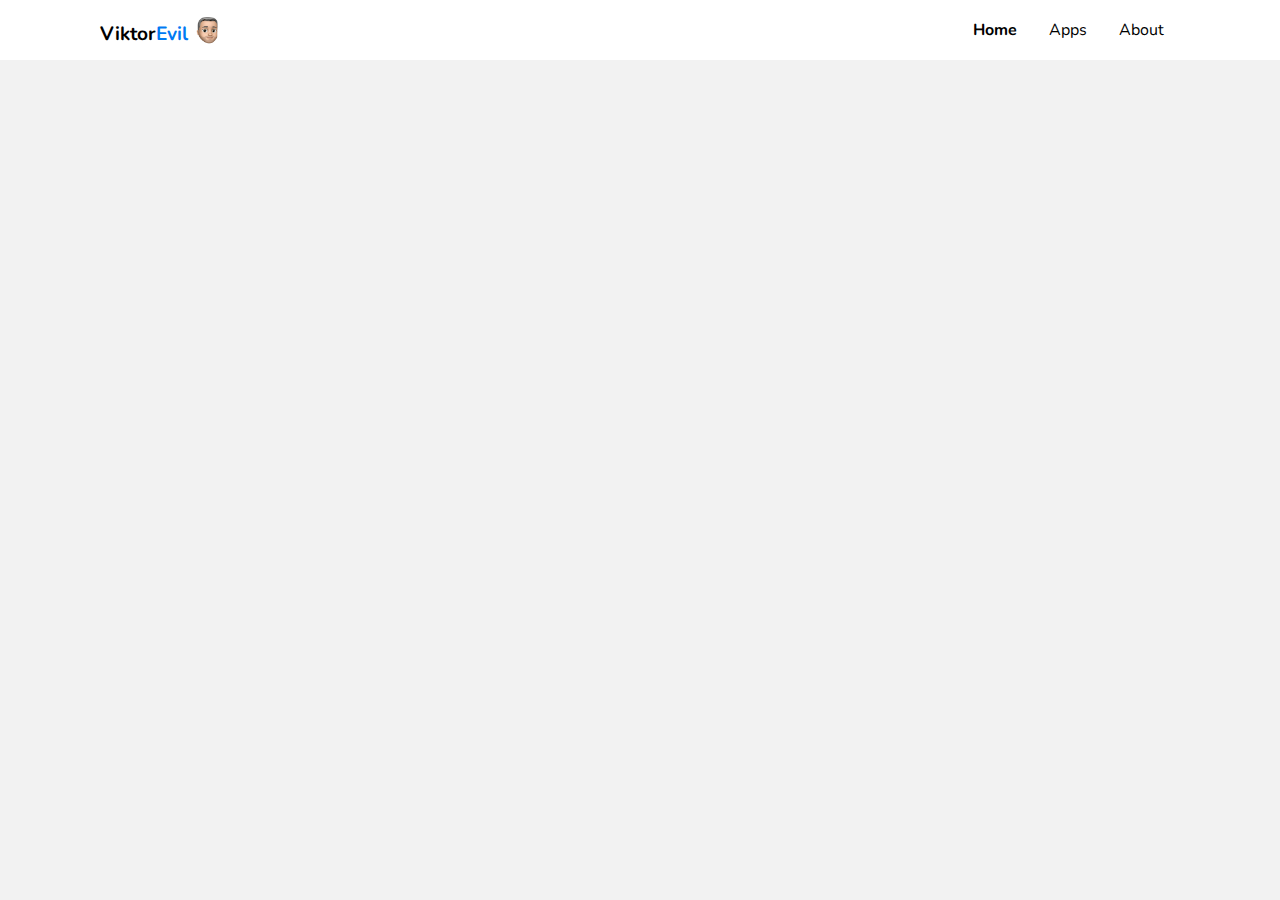
==== apps/when/when-policy.html @ 750b265b "seconfd time trying to remove underline" ====
<!DOCTYPE html>
<html lang="en">
<head>
    <meta charset="UTF-8">
    <meta http-equiv="X-UA-Compatible" content="IE=edge">
    <meta name="viewport" content="width=device-width, initial-scale=1.0">
    <title>ViktorEvil When App</title>
    <link rel="stylesheet" href="/main.css">
</head>
<body>
    <div class="navbar">
        <div class="container">
            <a class="logo" href="/">Viktor<span>Evil</span> <img class="memoji" src="/images/memoji.png" alt="memoji"></a>

            <img id="mobile-cta" class="mobile-menu" src="/images/menu.svg"  alt="Open navigation">

            <nav>
                <img id="mobile-exit" class="mobile-menu-exit" src="/images/exit.svg" alt="Close navigation">

                <ul class="primary-nav">
                    <li class="current"><a href="/">Home</a></li>
                    <li><a href="/apps/apps.html">Apps</a></li>
                    <li><a href="#">About</a></li>
                </ul>

            </nav>
        </div>
    </div>


    <section class="policy">
       
    </section>
    
    <script>
        const mobileBtn = document.getElementById('mobile-cta')
                nav = document.querySelector('nav');
                mobileBtnExit = document.getElementById('mobile-exit');
        
        mobileBtn.addEventListener('click', () => {
            nav.classList.add('menu-btn');
        })

        mobileBtnExit.addEventListener('click', () => {
            nav.classList.remove('menu-btn');
        })
    </script>

</body>
</html>
---- main.css ----
@import url("https://fonts.googleapis.com/css2?family=Nunito:wght@400;700;900&family=Varela+Round&display=swap");
:root {
  --primary-color: #007af3;
}

body {
  background: #f2f2f2;
  margin: 0;
  font-family: 'Nunito';
}

.navbar {
  background: white;
  padding: 0.6em;
}

.navbar .logo {
  text-decoration: none;
  font-weight: bold;
  color: black;
  font-size: 1.2em;
  padding-bottom: 0.2em;
}

.navbar .logo span {
  color: var(--primary-color);
}

.navbar .memoji {
  width: 30px;
  position: relative;
  top: 5px;
}

.navbar nav {
  display: none;
}

.navbar .container {
  display: -webkit-box;
  display: -ms-flexbox;
  display: flex;
  place-content: space-between;
}

.navbar .mobile-menu {
  cursor: pointer;
  padding-right: 1em;
}

a {
  color: #444444;
}

ul {
  list-style-type: none;
  margin-left: -2em;
}

.hero {
  text-align: center;
  padding: 1em 1em 5em 1em;
}

.left-col .subhead {
  font-weight: 900;
  font-size: 3em;
  color: #208EF3;
  position: relative;
}

.left-col .app-icon-img {
  width: 70px;
  -webkit-transform: rotate(40deg);
          transform: rotate(40deg);
  position: relative;
  top: 8px;
  left: 6px;
  -webkit-box-shadow: 4px 4px 8px #ccc;
  box-shadow: 4px 4px 8px #ccc;
  border-radius: 12px;
}

.left-col h1 {
  font-size: 2.5em;
  line-height: 1.3em;
  margin-top: .2em;
}

.left-col h2 {
  font-size: 1.5em;
  line-height: 1.3em;
  margin-top: .2em;
  margin-bottom: 2em;
}

.left-col .app-store-img {
  width: 160px;
}

.iphone-img-1 {
  width: 300px;
  margin-top: 2em;
}

.apps {
  text-align: center;
  padding: 1em 1em 5em 1em;
}

.apps .subhead {
  font-weight: 900;
  font-size: 3em;
  color: #208EF3;
  position: relative;
}

.apps .app-icon-img {
  width: 70px;
  -webkit-transform: rotate(40deg);
          transform: rotate(40deg);
  position: relative;
  top: 8px;
  left: 6px;
  -webkit-box-shadow: 4px 4px 8px #ccc;
  box-shadow: 4px 4px 8px #ccc;
  border-radius: 12px;
}

.apps h1 {
  font-size: 2.5em;
  line-height: 1.3em;
  margin-top: .2em;
}

.apps h2 {
  font-size: 1.5em;
  line-height: 1.3em;
  margin-top: .2em;
  margin-bottom: 2em;
}

.apps .app-store-img {
  width: 160px;
}

.features-section {
  background: #20272e;
  color: white;
  text-align: center;
  padding: 3em 1em 5em 1em;
}

.features-section ul.features-list {
  margin: 0 auto;
  text-align: left;
  display: table;
}

.features-section ul.features-list li {
  font-size: 1.1em;
  margin-bottom: 1em;
  position: relative;
}

.features-section ul.features-list li:before {
  content: '';
  left: -2em;
  position: absolute;
  width: 20px;
  height: 20px;
  background-image: url("../images/bullet.svg");
  background-size: contain;
  margin-right: 0.5em;
}

.features-section .iphone-img-2 {
  width: 300px;
  margin-top: 2em;
}

h2 {
  font-size: 2em;
}

nav.menu-btn {
  display: block;
}

nav {
  position: fixed;
  z-index: 999;
  width: 66%;
  right: 0;
  top: 0;
  background: #20272e;
  height: 100vh;
  padding: 1em;
}

nav ul.primary-nav {
  margin-top: 5em;
}

nav li a {
  color: white;
  text-decoration: none;
  display: block;
  padding: .5em;
  font-size: 1.2em;
  text-align: right;
}

nav li a:hover {
  font-weight: bold;
}

.mobile-menu-exit {
  float: right;
  margin: .5em;
  cursor: pointer;
}

.contact-section {
  padding: 1em 2em 1em 2em;
}

.contact-section .logo {
  text-decoration: none;
  font-weight: bold;
  color: black;
  font-size: 1.2em;
  padding-bottom: 0.2em;
}

.contact-section .logo span {
  color: var(--primary-color);
}

.contact-section .contact-right .ul {
  text-decoration: none;
  padding: 0em;
}

.contact-section .memoji {
  width: 30px;
  position: relative;
  top: 5px;
}

.contact-section .github-img {
  cursor: pointer;
  width: 20px;
  padding-right: 0.5em;
}

.contact-section .email-img {
  cursor: pointer;
  width: 20px;
  padding-right: 0.5em;
}


@media only screen and (min-width: 768px) {
  .mobile-menu, .mobile-menu-exit {
    display: none;
  }
  .navbar .container {
    display: -ms-grid;
    display: grid;
    -ms-grid-columns: 180px auto;
    grid-template-columns: 180px auto;
  }
  .navbar nav {
    display: -webkit-box;
    display: -ms-flexbox;
    display: flex;
    -webkit-box-pack: justify;
    -ms-flex-pack: justify;
    justify-content: space-between;
    background: none;
    position: unset;
    height: auto;
    width: 90%;
    padding: 0;
  }
  .navbar nav ul {
    display: -webkit-box;
    display: -ms-flexbox;
    display: flex;
  }
  .navbar nav a {
    color: black;
    font-size: 1em;
    padding: 0.6em 1em;
  }
  .navbar nav ul.primary-nav {
    margin: 0;
  }
  .navbar nav li.current a {
    font-weight: bold;
  }
}

@media only screen and (min-width: 1080px) {
  .container {
    width: 1080px;
    margin: 0 auto;
  }
  .hero .container {
    display: -webkit-box;
    display: -ms-flexbox;
    display: flex;
    -webkit-box-pack: justify;
    -ms-flex-pack: justify;
    justify-content: space-between;
    text-align: left;
  }
  .hero .container .left-col {
    margin: 3em 3em 0 5em;
  }
  .hero .container .left-col h1 {
    font-size: 3em;
    width: 90%;
  }
  .iphone-img-1 {
    width: 30;
    margin-right: 8em;
  }
  .iphone-img-2 {
    width: 30;
    margin-right: 8em;
  }
  .hero-app-store {
    display: -webkit-box;
    display: -ms-flexbox;
    display: flex;
  }
  .left-list {
    margin: 3em 3em 0 3em;
  }
  .features-section .container {
    display: -webkit-box;
    display: -ms-flexbox;
    display: flex;
    -webkit-box-pack: justify;
    -ms-flex-pack: justify;
    justify-content: space-between;
    text-align: left;
  }
  ul.features-list li {
    font-size: 1.5em;
  }
  ul.features-list li:before {
    width: 30px;
    height: 30px;
  }
  .contact-section {
    position: relative;
  }
  .contact-section .container {
    display: -webkit-box;
    display: -ms-flexbox;
    display: flex;
  }
  .contact-right {
    position: absolute;
    right: 0;
    top: 1em;
    width: 45%;
    height: 100%;
    padding-bottom: 1em;
  }

  ul.contact-list li {
    text-decoration: none;
  }
}
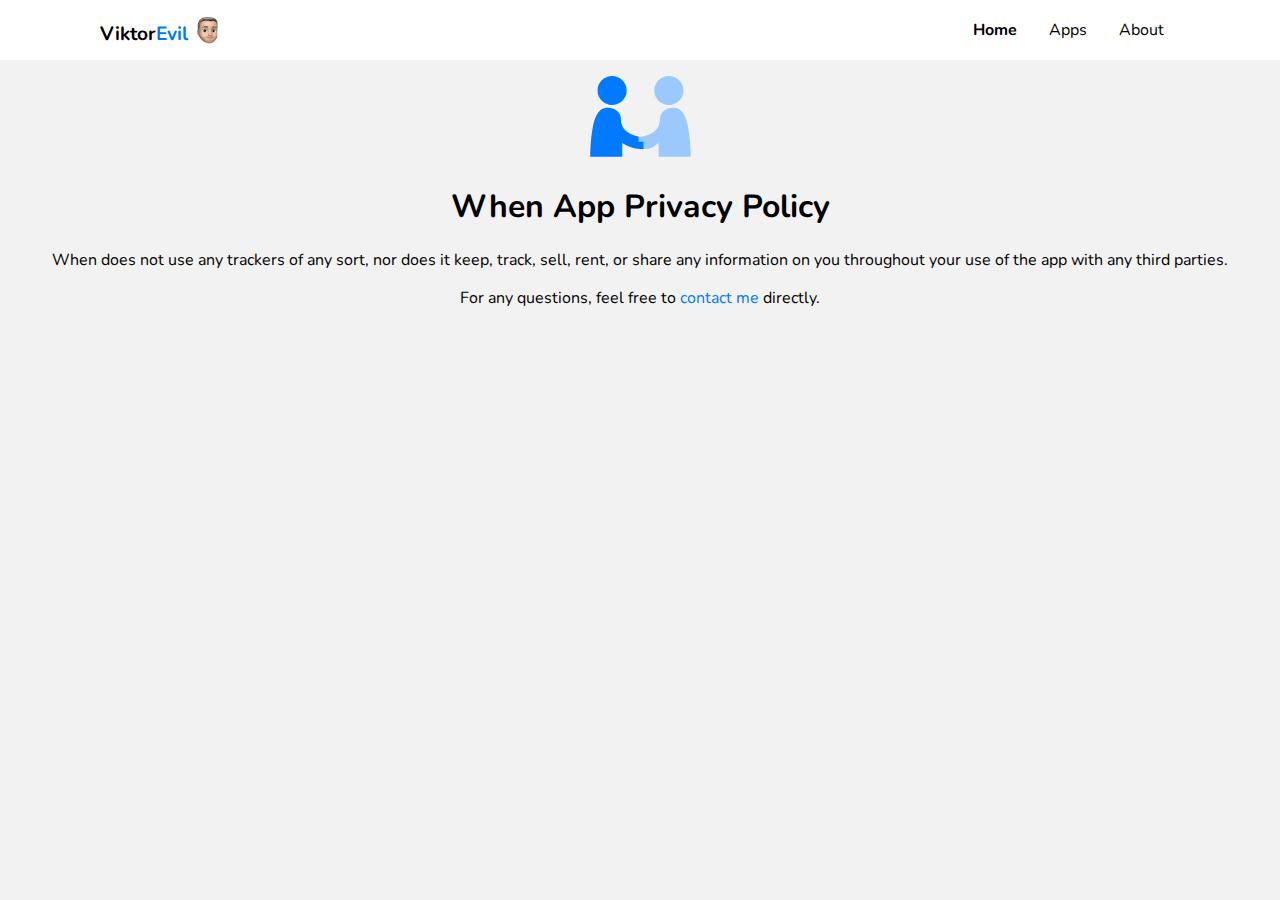
==== commit a549370d: "add privacy policy" ====
--- a/apps/when/when-policy.html
+++ b/apps/when/when-policy.html
@@ -16,19 +16,25 @@
 
             <nav>
                 <img id="mobile-exit" class="mobile-menu-exit" src="/images/exit.svg" alt="Close navigation">
-
                 <ul class="primary-nav">
                     <li class="current"><a href="/">Home</a></li>
                     <li><a href="/apps/apps.html">Apps</a></li>
                     <li><a href="#">About</a></li>
                 </ul>
+            </nav>
 
-            </nav>
         </div>
     </div>
 
 
     <section class="policy">
+        <img class="privacy-poilicy-img" src="/images/privacy-policy.svg" alt="Two humans shaking hands">
+
+        <h1>When App Privacy Policy</h1>
+
+        <p>When does not use any trackers of any sort, nor does it keep, track, sell, rent, or share any information on you throughout your use of the app with any third parties.</p>
+
+        <p>For any questions, feel free to <a href="mailto: viktorevil@icloud.com">contact me</a> directly.</p>
        
     </section>
     
--- a/main.css
+++ b/main.css
@@ -49,7 +49,13 @@
 }
 
 a {
-  color: #444444;
+  color: var(--primary-color);
+  text-decoration: none;
+}
+
+a :visited {
+  color: #ae00ff;
+  text-decoration: none;
 }
 
 ul {
@@ -101,6 +107,11 @@
 .iphone-img-1 {
   width: 300px;
   margin-top: 2em;
+}
+
+.policy {
+  text-align: center;
+  padding: 1em 1em 5em 1em;
 }
 
 .apps {
@@ -372,7 +383,4 @@
     padding-bottom: 1em;
   }
 
-  ul.contact-list li {
-    text-decoration: none;
-  }
-}
+}
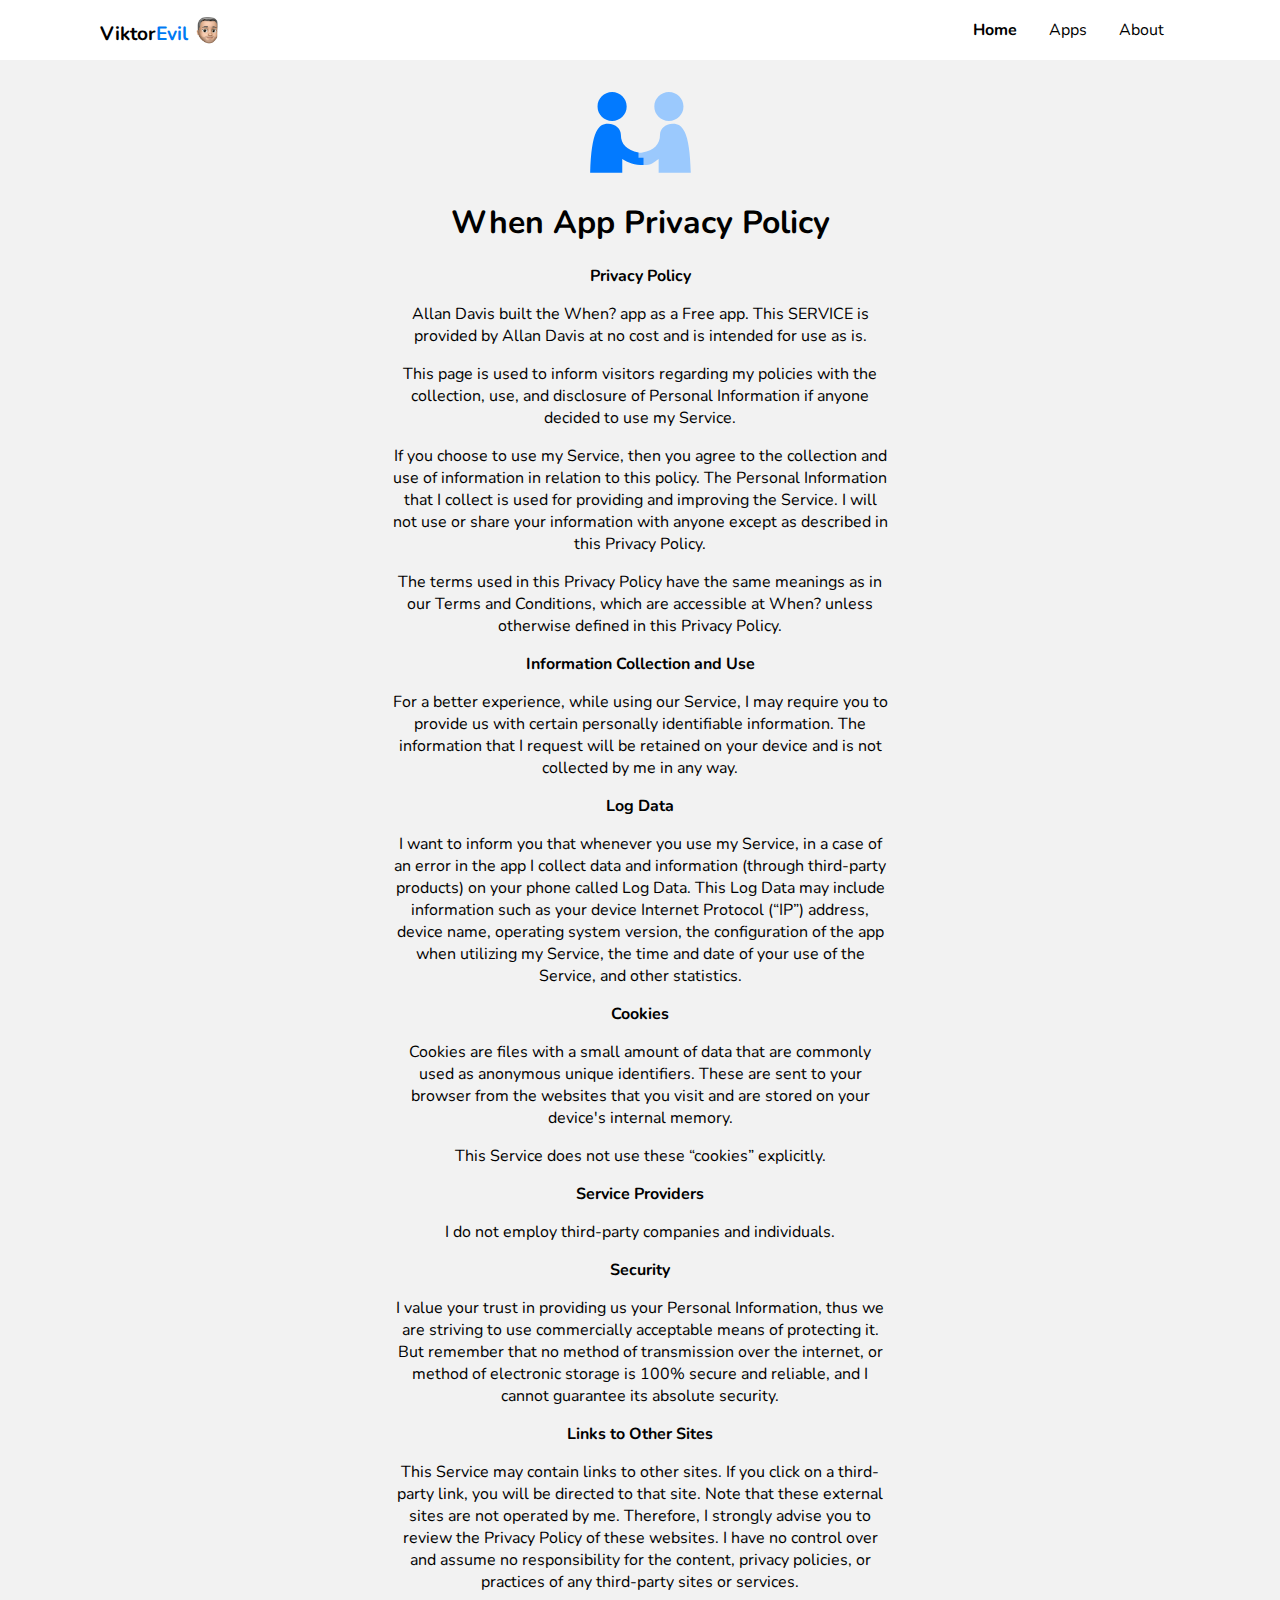
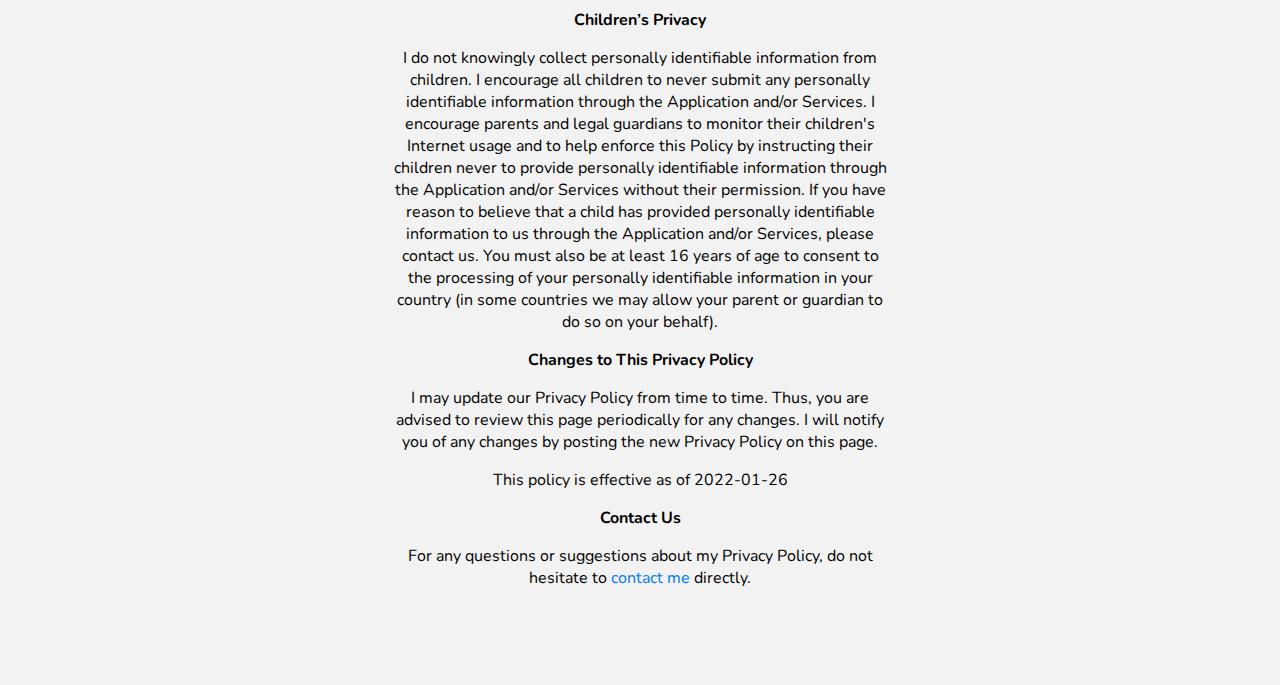
==== commit 885a9e3c: "big commit for policies" ====
--- a/apps/when/when-policy.html
+++ b/apps/when/when-policy.html
@@ -4,7 +4,7 @@
     <meta charset="UTF-8">
     <meta http-equiv="X-UA-Compatible" content="IE=edge">
     <meta name="viewport" content="width=device-width, initial-scale=1.0">
-    <title>ViktorEvil When App</title>
+    <title>ViktorEvil When App Policy</title>
     <link rel="stylesheet" href="/main.css">
 </head>
 <body>
@@ -26,15 +26,76 @@
         </div>
     </div>
 
+    <section class="policy">
 
-    <section class="policy">
         <img class="privacy-poilicy-img" src="/images/privacy-policy.svg" alt="Two humans shaking hands">
 
         <h1>When App Privacy Policy</h1>
 
-        <p>When does not use any trackers of any sort, nor does it keep, track, sell, rent, or share any information on you throughout your use of the app with any third parties.</p>
+        <strong>Privacy Policy</strong> <p>
+            Allan Davis built the When? app as a Free app. This SERVICE is provided by Allan Davis at no 
+            cost and is intended for use as is.
+        </p> <p>
+            This page is used to inform visitors regarding my policies with the collection, use, and disclosure 
+            of Personal Information if anyone decided to use my Service.
+        </p> <p>
+            If you choose to use my Service, then you agree to the collection and use of information in 
+            relation to this policy. The Personal Information that I collect is used for providing and 
+            improving the Service. I will not use or share your information with anyone except as described 
+            in this Privacy Policy.
+        </p> <p>
+            The terms used in this Privacy Policy have the same meanings as in our Terms and Conditions, 
+            which are accessible at When? unless otherwise defined in this Privacy Policy.
 
-        <p>For any questions, feel free to <a href="mailto: viktorevil@icloud.com">contact me</a> directly.</p>
+        </p> <p><strong>Information Collection and Use</strong></p> <p>
+            For a better experience, while using our Service, I may require you to provide us with certain 
+            personally identifiable information. The information that I request will be retained on your 
+            device and is not collected by me in any way.
+
+        </p> <p><strong>Log Data</strong></p> <p>
+            I want to inform you that whenever you use my Service, in a case of an error in the app I collect 
+            data and information (through third-party products) on your phone called Log Data. This Log Data may
+            include information such as your device Internet Protocol (“IP”) address, device name, operating system 
+            version, the configuration of the app when utilizing my Service, the time and date of your use of the 
+            Service, and other statistics.
+
+        </p> <p><strong>Cookies</strong></p> <p>
+            Cookies are files with a small amount of data that are commonly used as anonymous unique identifiers. 
+            These are sent to your browser from the websites that you visit and are stored on your device's internal 
+            memory.
+        </p> <p>
+            This Service does not use these “cookies” explicitly.
+
+        </p> <p><strong>Service Providers</strong></p> <p>
+            I do not employ third-party companies and individuals.
+
+        </p> <p><strong>Security</strong></p> <p>
+            I value your trust in providing us your Personal Information, thus we are striving to use commercially
+            acceptable means of protecting it. But remember that no method of transmission over the internet, or 
+            method of electronic storage is 100% secure and reliable, and I cannot guarantee its absolute security.
+
+        </p> <p><strong>Links to Other Sites</strong></p> <p>
+            This Service may contain links to other sites. If you click on a third-party link, you will be directed 
+            to that site. Note that these external sites are not operated by me. Therefore, I strongly advise you 
+            to review the Privacy Policy of these websites. I have no control over and assume no responsibility for 
+            the content, privacy policies, or practices of any third-party sites or services.
+
+        </p> <p><strong>Children’s Privacy</strong></p> <div><p>
+            I do not knowingly collect personally identifiable information from children. I encourage all children 
+            to never submit any personally identifiable information through the Application and/or Services. I 
+            encourage parents and legal guardians to monitor their children's Internet usage and to help enforce 
+            this Policy by instructing their children never to provide personally identifiable information through 
+            the Application and/or Services without their permission. If you have reason to believe that a child has 
+            provided personally identifiable information to us through the Application and/or Services, please contact 
+            us. You must also be at least 16 years of age to consent to the processing of your personally identifiable 
+            information in your country (in some countries we may allow your parent or guardian to do so on your behalf).
+
+        </p></div> <p><strong>Changes to This Privacy Policy</strong></p> <p>
+             I may update our Privacy Policy from time to time. Thus, you are advised to review this page periodically 
+             for any changes. I will notify you of any changes by posting the new Privacy Policy on this page.
+        </p> <p>This policy is effective as of 2022-01-26</p> <p><strong>Contact Us</strong></p> <p>
+          
+        <p>For any questions or suggestions about my Privacy Policy, do not hesitate to <a href="mailto: viktorevil@icloud.com">contact me</a> directly.</p>
        
     </section>
     
--- a/main.css
+++ b/main.css
@@ -1,4 +1,5 @@
 @import url("https://fonts.googleapis.com/css2?family=Nunito:wght@400;700;900&family=Varela+Round&display=swap");
+
 :root {
   --primary-color: #007af3;
 }
@@ -78,7 +79,7 @@
 .left-col .app-icon-img {
   width: 70px;
   -webkit-transform: rotate(40deg);
-          transform: rotate(40deg);
+  transform: rotate(40deg);
   position: relative;
   top: 8px;
   left: 6px;
@@ -101,7 +102,8 @@
 }
 
 .left-col .app-store-img {
-  width: 160px;
+  width: 170px;
+  padding-top: 1em;
 }
 
 .iphone-img-1 {
@@ -111,48 +113,18 @@
 
 .policy {
   text-align: center;
-  padding: 1em 1em 5em 1em;
-}
-
-.apps {
+  padding: 2em 1em 5em 1em;
+  width: 500px;
+  margin-left: auto;
+  margin-right: auto;
+}
+
+.terms {
   text-align: center;
-  padding: 1em 1em 5em 1em;
-}
-
-.apps .subhead {
-  font-weight: 900;
-  font-size: 3em;
-  color: #208EF3;
-  position: relative;
-}
-
-.apps .app-icon-img {
-  width: 70px;
-  -webkit-transform: rotate(40deg);
-          transform: rotate(40deg);
-  position: relative;
-  top: 8px;
-  left: 6px;
-  -webkit-box-shadow: 4px 4px 8px #ccc;
-  box-shadow: 4px 4px 8px #ccc;
-  border-radius: 12px;
-}
-
-.apps h1 {
-  font-size: 2.5em;
-  line-height: 1.3em;
-  margin-top: .2em;
-}
-
-.apps h2 {
-  font-size: 1.5em;
-  line-height: 1.3em;
-  margin-top: .2em;
-  margin-bottom: 2em;
-}
-
-.apps .app-store-img {
-  width: 160px;
+  padding: 2em 1em 5em 1em;
+  width: 500px;
+  margin-left: auto;
+  margin-right: auto;
 }
 
 .features-section {
@@ -276,12 +248,14 @@
   .mobile-menu, .mobile-menu-exit {
     display: none;
   }
+
   .navbar .container {
     display: -ms-grid;
     display: grid;
     -ms-grid-columns: 180px auto;
     grid-template-columns: 180px auto;
   }
+
   .navbar nav {
     display: -webkit-box;
     display: -ms-flexbox;
@@ -295,19 +269,23 @@
     width: 90%;
     padding: 0;
   }
+
   .navbar nav ul {
     display: -webkit-box;
     display: -ms-flexbox;
     display: flex;
   }
+
   .navbar nav a {
     color: black;
     font-size: 1em;
     padding: 0.6em 1em;
   }
+
   .navbar nav ul.primary-nav {
     margin: 0;
   }
+
   .navbar nav li.current a {
     font-weight: bold;
   }
@@ -318,6 +296,7 @@
     width: 1080px;
     margin: 0 auto;
   }
+
   .hero .container {
     display: -webkit-box;
     display: -ms-flexbox;
@@ -327,29 +306,36 @@
     justify-content: space-between;
     text-align: left;
   }
+
   .hero .container .left-col {
     margin: 3em 3em 0 5em;
   }
+
   .hero .container .left-col h1 {
     font-size: 3em;
     width: 90%;
   }
+
   .iphone-img-1 {
     width: 30;
     margin-right: 8em;
   }
+
   .iphone-img-2 {
     width: 30;
     margin-right: 8em;
   }
+
   .hero-app-store {
     display: -webkit-box;
     display: -ms-flexbox;
     display: flex;
   }
+
   .left-list {
     margin: 3em 3em 0 3em;
   }
+
   .features-section .container {
     display: -webkit-box;
     display: -ms-flexbox;
@@ -359,21 +345,26 @@
     justify-content: space-between;
     text-align: left;
   }
+
   ul.features-list li {
     font-size: 1.5em;
   }
+
   ul.features-list li:before {
     width: 30px;
     height: 30px;
   }
+
   .contact-section {
     position: relative;
   }
+
   .contact-section .container {
     display: -webkit-box;
     display: -ms-flexbox;
     display: flex;
   }
+
   .contact-right {
     position: absolute;
     right: 0;
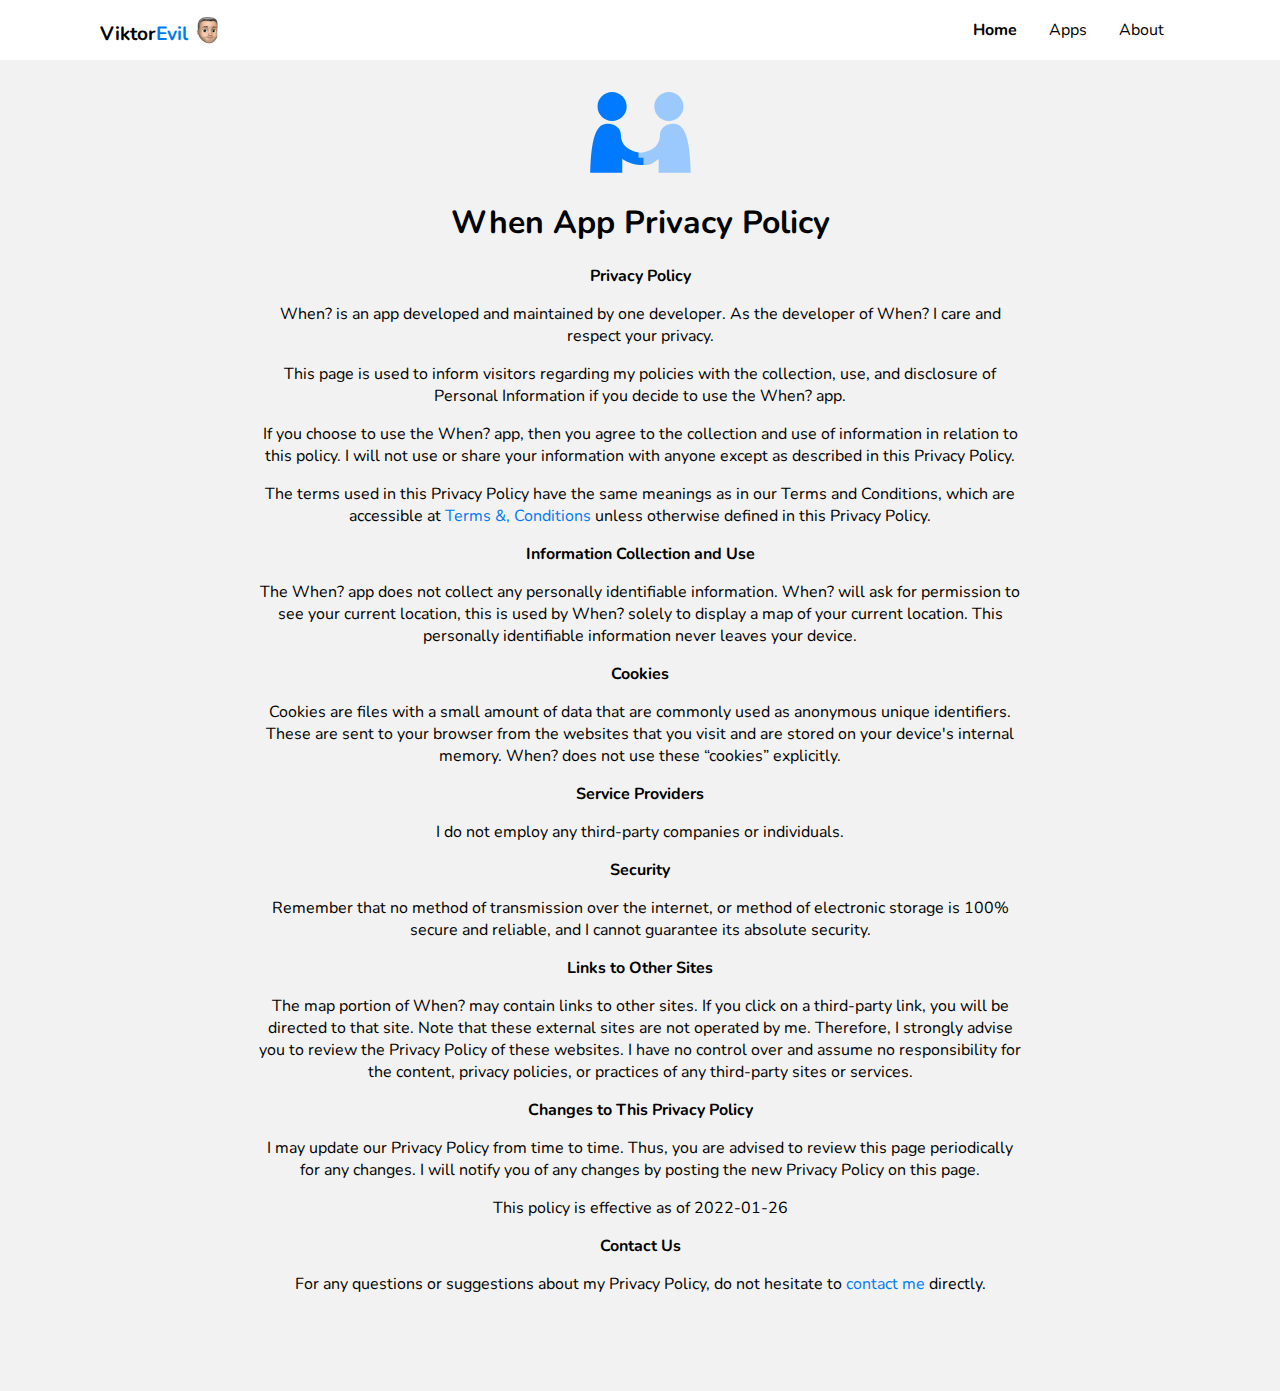
==== commit 9c49f9e7: "terms and policy tweak" ====
--- a/apps/when/when-policy.html
+++ b/apps/when/when-policy.html
@@ -33,66 +33,46 @@
         <h1>When App Privacy Policy</h1>
 
         <strong>Privacy Policy</strong> <p>
-            Allan Davis built the When? app as a Free app. This SERVICE is provided by Allan Davis at no 
-            cost and is intended for use as is.
+            When? is an app developed and maintained by one developer. As the developer of When? I care and respect your privacy. 
         </p> <p>
             This page is used to inform visitors regarding my policies with the collection, use, and disclosure 
-            of Personal Information if anyone decided to use my Service.
+            of Personal Information if you decide to use the When? app.
         </p> <p>
-            If you choose to use my Service, then you agree to the collection and use of information in 
-            relation to this policy. The Personal Information that I collect is used for providing and 
-            improving the Service. I will not use or share your information with anyone except as described 
+            If you choose to use the When? app, then you agree to the collection and use of information in 
+            relation to this policy. I will not use or share your information with anyone except as described 
             in this Privacy Policy.
         </p> <p>
             The terms used in this Privacy Policy have the same meanings as in our Terms and Conditions, 
-            which are accessible at When? unless otherwise defined in this Privacy Policy.
+            which are accessible at <a href="/apps/when/when-terms.html">Terms &amp, Conditions</a> unless otherwise defined in this Privacy Policy.
 
         </p> <p><strong>Information Collection and Use</strong></p> <p>
-            For a better experience, while using our Service, I may require you to provide us with certain 
-            personally identifiable information. The information that I request will be retained on your 
-            device and is not collected by me in any way.
+            The When? app does not collect any personally identifiable information.
 
-        </p> <p><strong>Log Data</strong></p> <p>
-            I want to inform you that whenever you use my Service, in a case of an error in the app I collect 
-            data and information (through third-party products) on your phone called Log Data. This Log Data may
-            include information such as your device Internet Protocol (“IP”) address, device name, operating system 
-            version, the configuration of the app when utilizing my Service, the time and date of your use of the 
-            Service, and other statistics.
+            When? will ask for permission to see your current location, this is used by When? solely to display a map of your 
+            current location. This personally identifiable information never leaves your device.
 
         </p> <p><strong>Cookies</strong></p> <p>
             Cookies are files with a small amount of data that are commonly used as anonymous unique identifiers. 
             These are sent to your browser from the websites that you visit and are stored on your device's internal 
-            memory.
+            memory. When? does not use these “cookies” explicitly.
         </p> <p>
-            This Service does not use these “cookies” explicitly.
 
         </p> <p><strong>Service Providers</strong></p> <p>
-            I do not employ third-party companies and individuals.
+            I do not employ any third-party companies or individuals.
 
         </p> <p><strong>Security</strong></p> <p>
-            I value your trust in providing us your Personal Information, thus we are striving to use commercially
-            acceptable means of protecting it. But remember that no method of transmission over the internet, or 
-            method of electronic storage is 100% secure and reliable, and I cannot guarantee its absolute security.
+            Remember that no method of transmission over the internet, or method of electronic storage is 100% secure and 
+            reliable, and I cannot guarantee its absolute security.
 
         </p> <p><strong>Links to Other Sites</strong></p> <p>
-            This Service may contain links to other sites. If you click on a third-party link, you will be directed 
+            The map portion of When? may contain links to other sites. If you click on a third-party link, you will be directed 
             to that site. Note that these external sites are not operated by me. Therefore, I strongly advise you 
             to review the Privacy Policy of these websites. I have no control over and assume no responsibility for 
             the content, privacy policies, or practices of any third-party sites or services.
 
-        </p> <p><strong>Children’s Privacy</strong></p> <div><p>
-            I do not knowingly collect personally identifiable information from children. I encourage all children 
-            to never submit any personally identifiable information through the Application and/or Services. I 
-            encourage parents and legal guardians to monitor their children's Internet usage and to help enforce 
-            this Policy by instructing their children never to provide personally identifiable information through 
-            the Application and/or Services without their permission. If you have reason to believe that a child has 
-            provided personally identifiable information to us through the Application and/or Services, please contact 
-            us. You must also be at least 16 years of age to consent to the processing of your personally identifiable 
-            information in your country (in some countries we may allow your parent or guardian to do so on your behalf).
-
         </p></div> <p><strong>Changes to This Privacy Policy</strong></p> <p>
-             I may update our Privacy Policy from time to time. Thus, you are advised to review this page periodically 
-             for any changes. I will notify you of any changes by posting the new Privacy Policy on this page.
+            I may update our Privacy Policy from time to time. Thus, you are advised to review this page periodically 
+            for any changes. I will notify you of any changes by posting the new Privacy Policy on this page.
         </p> <p>This policy is effective as of 2022-01-26</p> <p><strong>Contact Us</strong></p> <p>
           
         <p>For any questions or suggestions about my Privacy Policy, do not hesitate to <a href="mailto: viktorevil@icloud.com">contact me</a> directly.</p>
--- a/main.css
+++ b/main.css
@@ -114,7 +114,6 @@
 .policy {
   text-align: center;
   padding: 2em 1em 5em 1em;
-  width: 500px;
   margin-left: auto;
   margin-right: auto;
 }
@@ -122,7 +121,6 @@
 .terms {
   text-align: center;
   padding: 2em 1em 5em 1em;
-  width: 500px;
   margin-left: auto;
   margin-right: auto;
 }
@@ -289,6 +287,22 @@
   .navbar nav li.current a {
     font-weight: bold;
   }
+
+  .policy {
+    text-align: center;
+    padding: 2em 1em 5em 1em;
+    width: 768px;
+    margin-left: auto;
+    margin-right: auto;
+  }
+  
+  .terms {
+    text-align: center;
+    padding: 2em 1em 5em 1em;
+    width: 768px;
+    margin-left: auto;
+    margin-right: auto;
+  }
 }
 
 @media only screen and (min-width: 1080px) {
